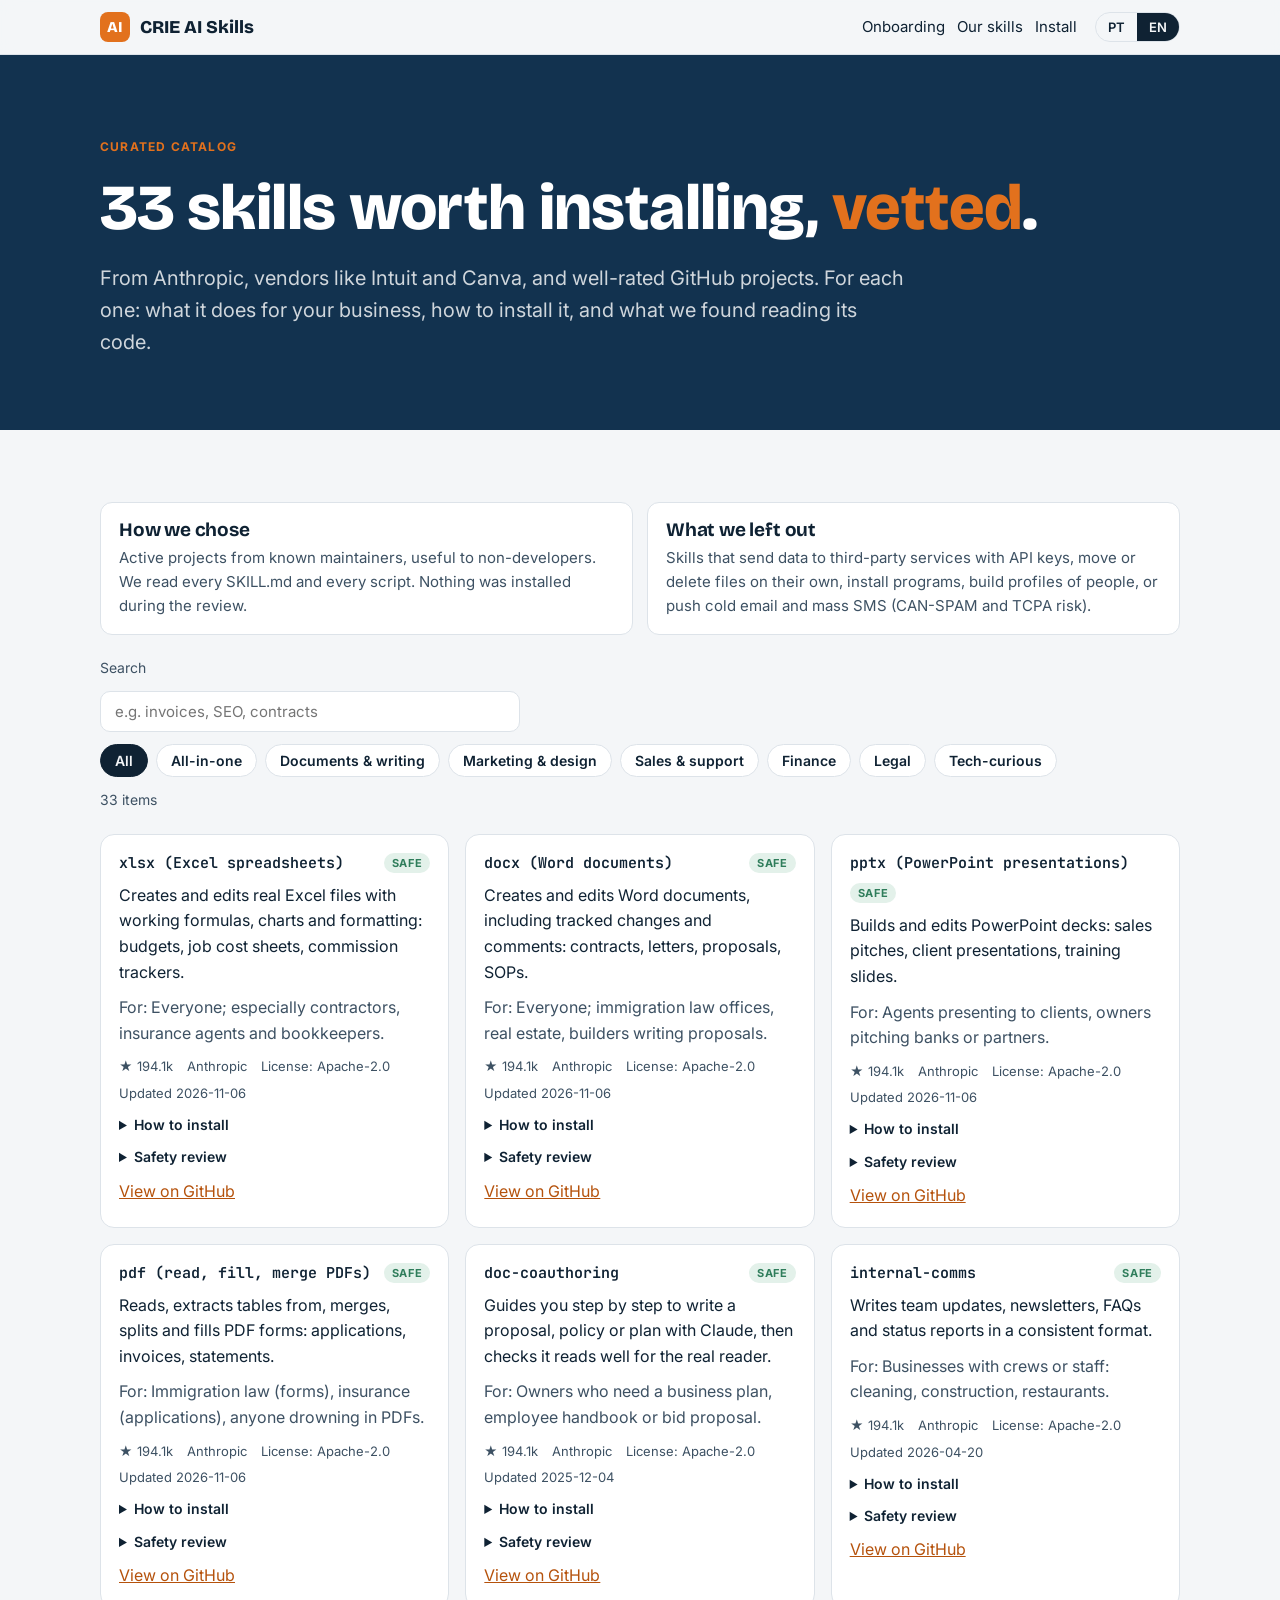
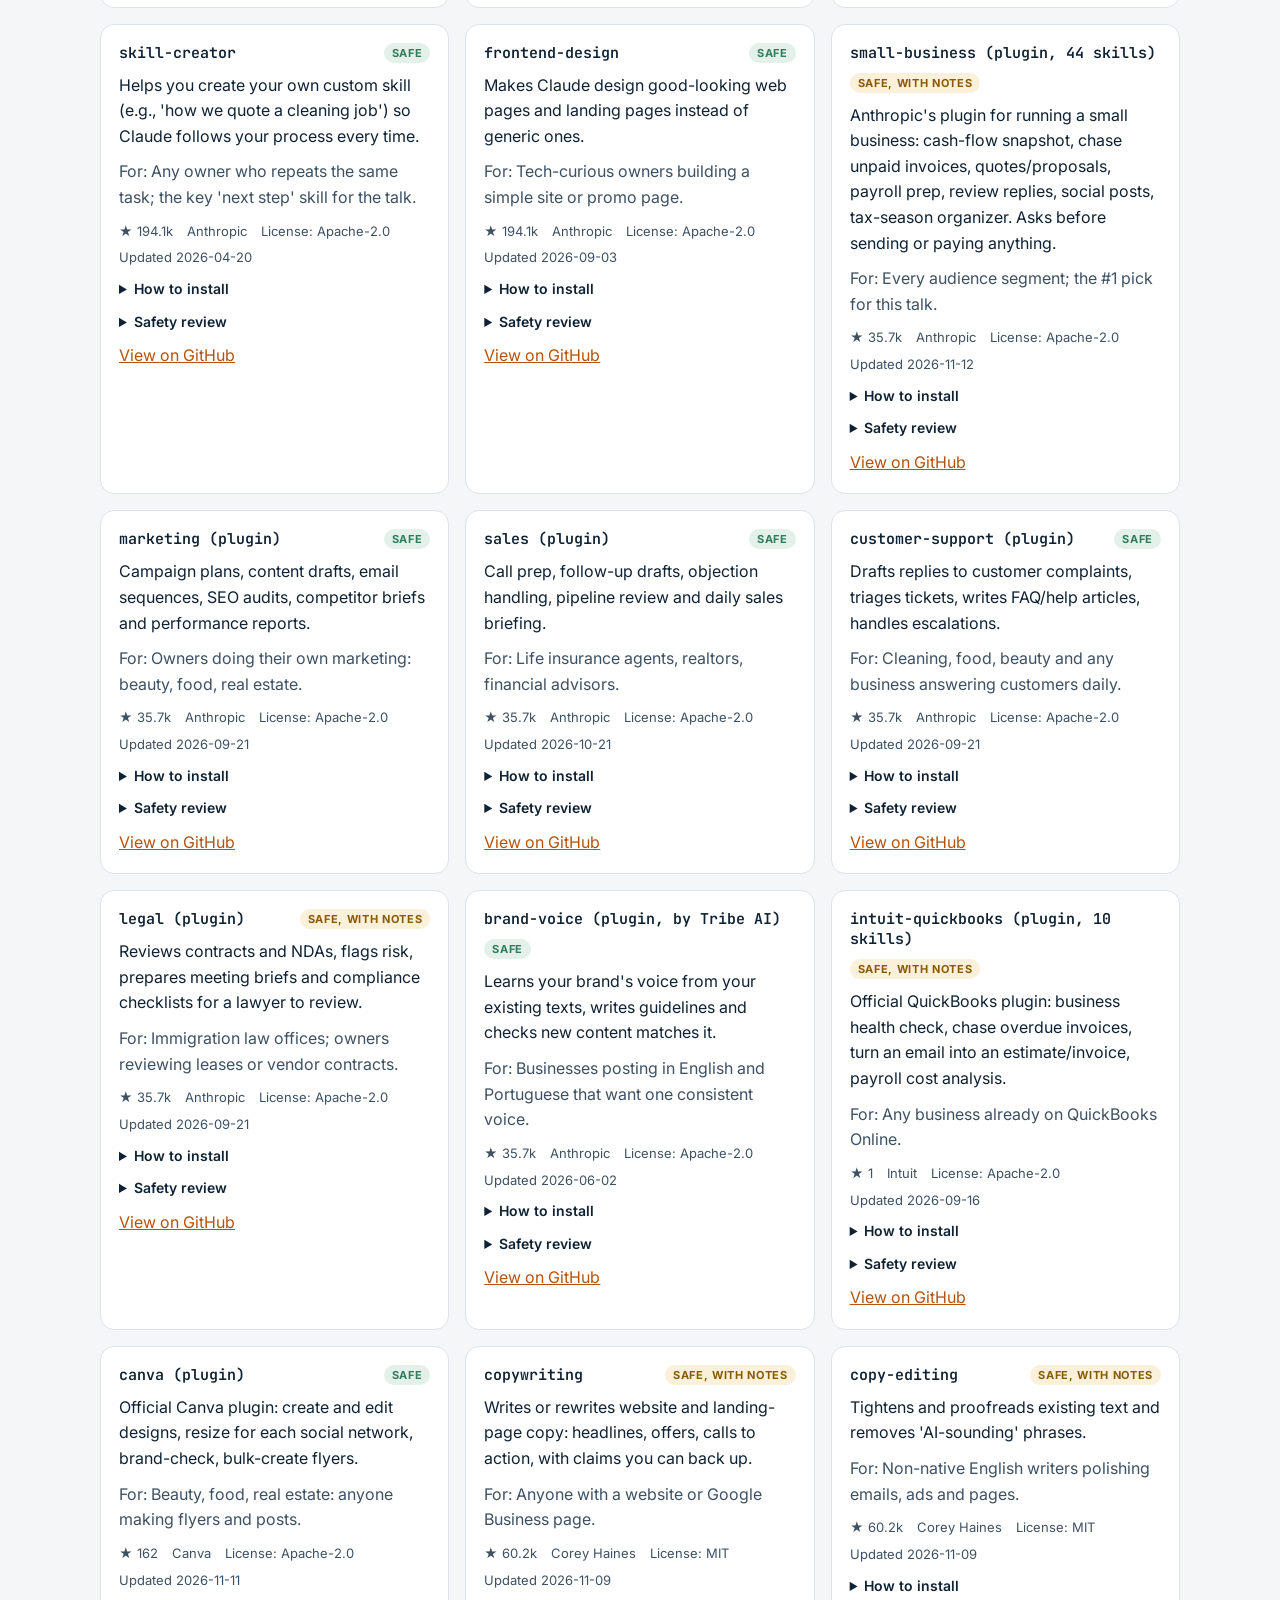
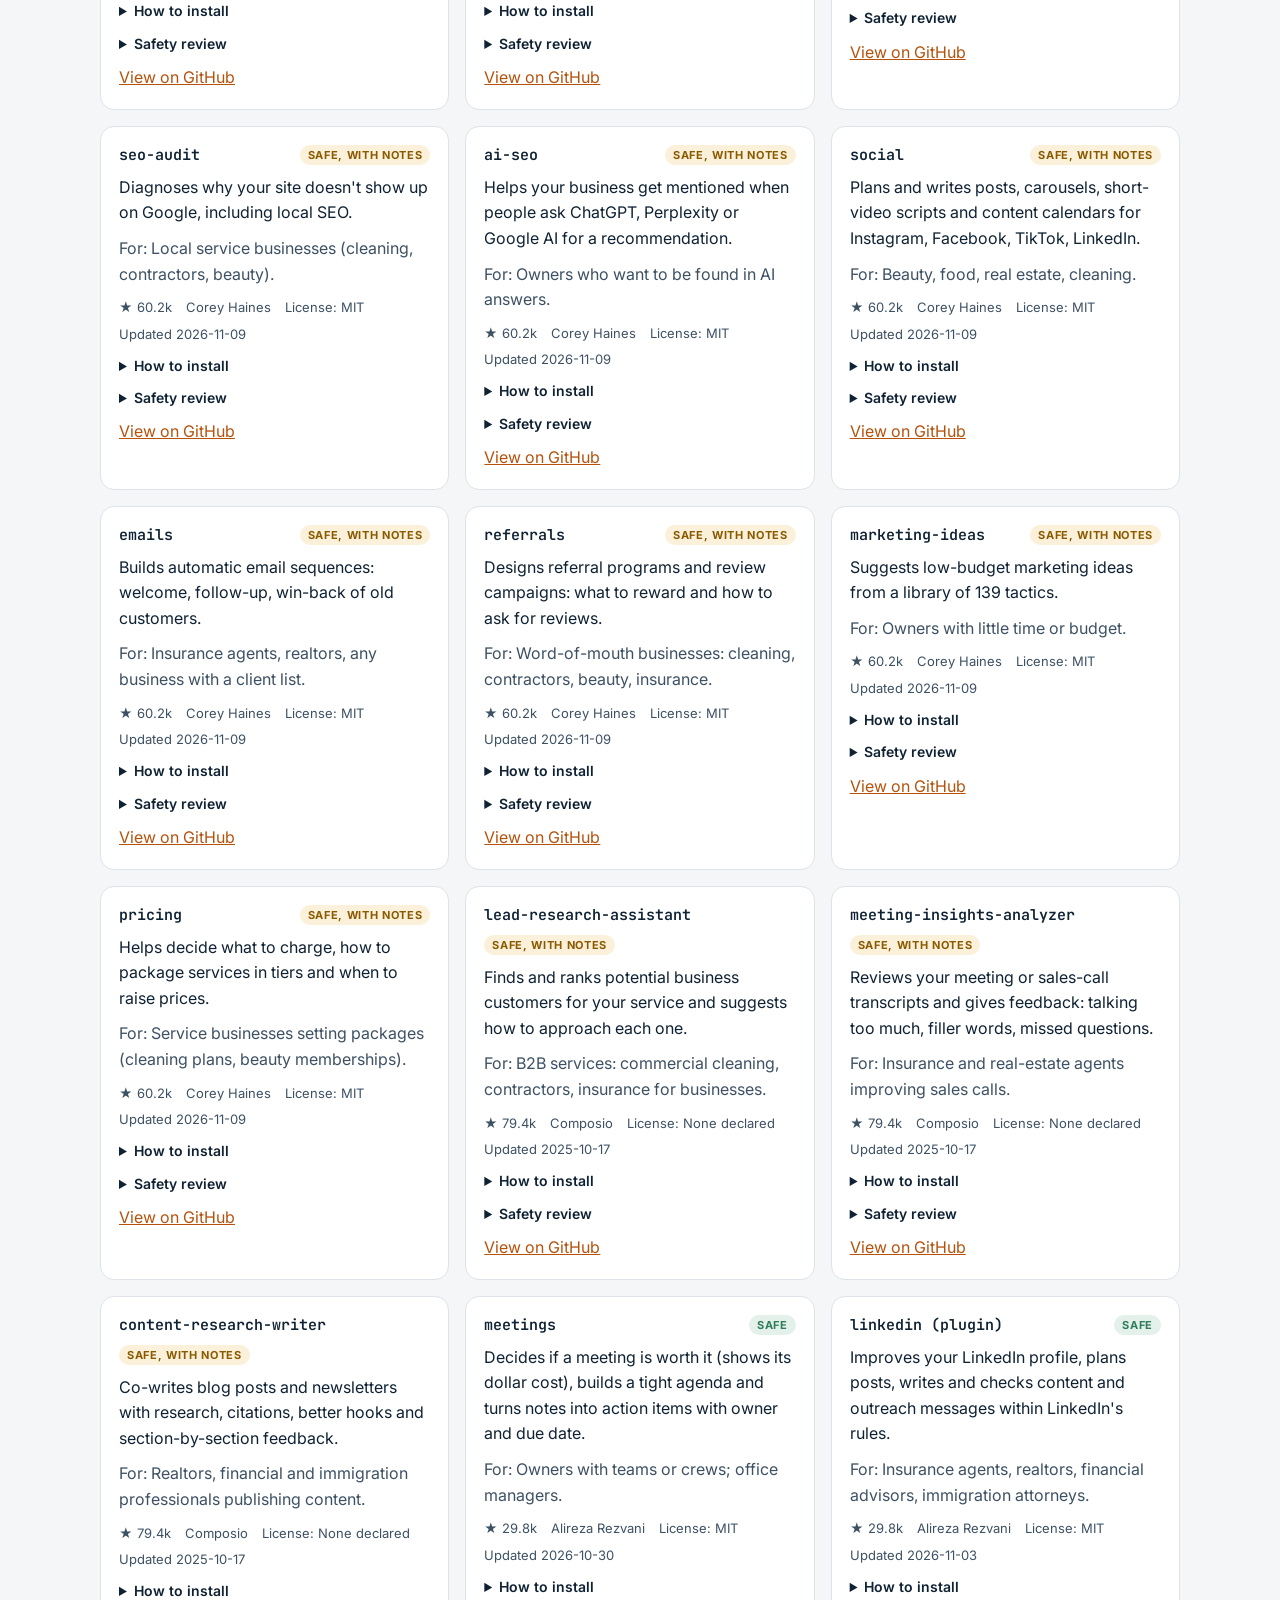
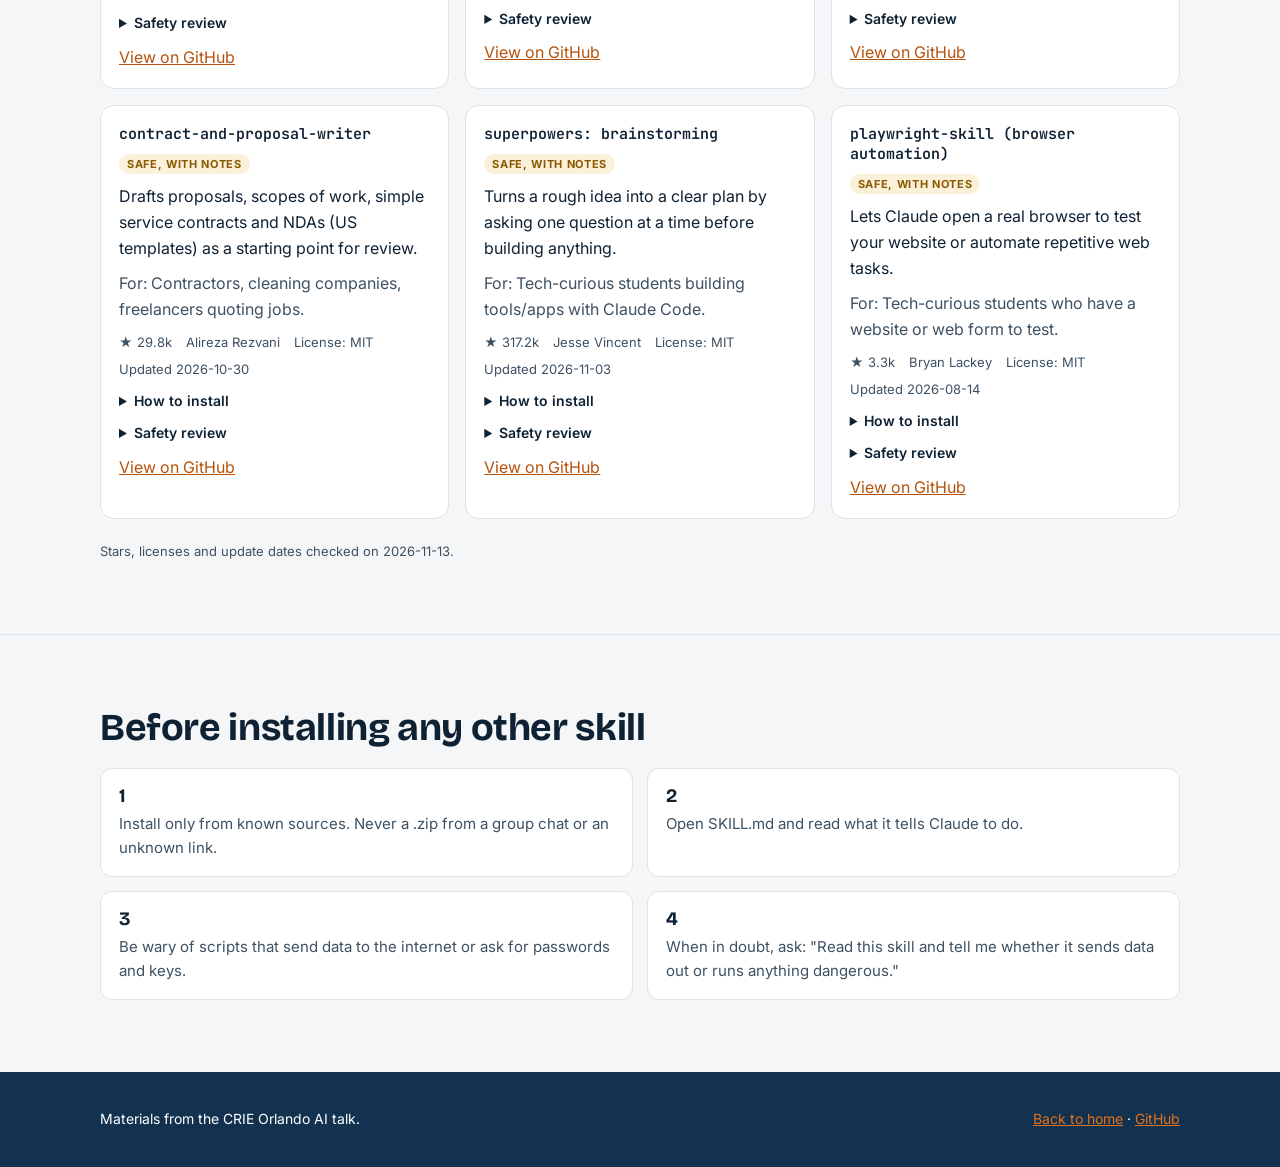
==== docs/catalogo.html @ 51f18481 "Add CRIE AI Skills: 7 bilingual Claude skills, website and catalog - plugins/crie-skills: onboarding" ====
<!doctype html>
<html lang="pt-BR" data-lang="pt">
<head>
<meta charset="utf-8">
<meta name="viewport" content="width=device-width, initial-scale=1, viewport-fit=cover">
<title>Catálogo de Skills · CRIE AI Skills</title>
<meta name="description" content="33 skills e plugins do Claude verificados para pequenas empresas: o que fazem, como instalar e a revisão de segurança. 33 vetted Claude skills and plugins for small businesses.">
<link rel="preconnect" href="https://fonts.googleapis.com">
<link rel="stylesheet" href="https://fonts.googleapis.com/css2?family=Bricolage+Grotesque:wght@600;700;800&family=Inter:wght@400;500;600;700&family=JetBrains+Mono:wght@400;600&display=swap">
<link rel="stylesheet" href="assets/site.css">
<script src="assets/catalogo-data.js"></script>
<script src="assets/site.js" defer></script>
</head>
<body>

<header class="top">
  <div class="wrap">
    <a class="brand" href="./"><span class="mark" aria-hidden="true">AI</span>CRIE AI Skills</a>
    <nav class="nav" aria-label="Principal">
      <span class="links">
        <a href="./#onboarding">Onboarding</a>&nbsp;&nbsp;
        <a href="./#skills"><span lang="pt">Nossas skills</span><span lang="en">Our skills</span></a>&nbsp;&nbsp;
        <a href="./#instalar"><span lang="pt">Instalar</span><span lang="en">Install</span></a>
      </span>
      <span class="langbar" role="group" aria-label="Idioma / Language">
        <button type="button" data-lang="pt" aria-pressed="true">PT</button>
        <button type="button" data-lang="en" aria-pressed="false">EN</button>
      </span>
    </nav>
  </div>
</header>

<section class="hero">
  <div class="wrap" style="grid-template-columns: minmax(0, 1fr)">
    <div class="stack">
      <span class="eyebrow" style="color: var(--citrus)"><span lang="pt">Catálogo curado</span><span lang="en">Curated catalog</span></span>
      <h1><span lang="pt">33 skills que valem a pena, <span class="hl">verificadas</span>.</span><span lang="en">33 skills worth installing, <span class="hl">vetted</span>.</span></h1>
      <p class="lede"><span lang="pt">Da Anthropic, de fabricantes como Intuit e Canva e de projetos bem avaliados no GitHub. Para cada uma: o que faz para o seu negócio, como instalar e o que encontramos ao ler o código.</span><span lang="en">From Anthropic, vendors like Intuit and Canva, and well-rated GitHub projects. For each one: what it does for your business, how to install it, and what we found reading its code.</span></p>
    </div>
  </div>
</section>

<section class="band">
  <div class="wrap stack" style="gap: 22px">
    <div class="rules">
      <div class="rule"><h3><span lang="pt">Como escolhemos</span><span lang="en">How we chose</span></h3><p><span lang="pt">Projetos ativos, de mantenedores conhecidos e úteis para quem não programa. Lemos cada SKILL.md e cada script. Nada foi instalado durante a revisão.</span><span lang="en">Active projects from known maintainers, useful to non-developers. We read every SKILL.md and every script. Nothing was installed during the review.</span></p></div>
      <div class="rule"><h3><span lang="pt">O que deixamos de fora</span><span lang="en">What we left out</span></h3><p><span lang="pt">Skills que enviam dados para serviços de terceiros com chave de API, apagam ou movem arquivos sozinhas, instalam programas, montam perfis de pessoas ou empurram e-mail frio e SMS em massa (riscos de CAN-SPAM e TCPA).</span><span lang="en">Skills that send data to third-party services with API keys, move or delete files on their own, install programs, build profiles of people, or push cold email and mass SMS (CAN-SPAM and TCPA risk).</span></p></div>
    </div>

    <div class="stack" style="gap: 12px">
      <label for="busca" class="muted" style="font-size: 14px"><span lang="pt">Buscar</span><span lang="en">Search</span></label>
      <input id="busca" class="search" type="search" autocomplete="off">
      <div class="filters" id="filtros" role="group"></div>
      <p class="muted" id="contagem" aria-live="polite" style="font-size: 14px"></p>
    </div>
    <div id="lista" class="cards"></div>
    <p class="muted" style="font-size: 13px" id="verificado"></p>
  </div>
</section>

<section class="band">
  <div class="wrap stack">
    <h2><span lang="pt">Antes de instalar qualquer outra skill</span><span lang="en">Before installing any other skill</span></h2>
    <div class="rules">
      <div class="rule"><h3>1</h3><p><span lang="pt">Instale só de fonte conhecida. Nunca um .zip recebido em grupo de WhatsApp ou de link desconhecido.</span><span lang="en">Install only from known sources. Never a .zip from a group chat or an unknown link.</span></p></div>
      <div class="rule"><h3>2</h3><p><span lang="pt">Abra o SKILL.md e leia o que ele manda o Claude fazer.</span><span lang="en">Open SKILL.md and read what it tells Claude to do.</span></p></div>
      <div class="rule"><h3>3</h3><p><span lang="pt">Desconfie de scripts que enviam dados para a internet ou pedem senhas e chaves.</span><span lang="en">Be wary of scripts that send data to the internet or ask for passwords and keys.</span></p></div>
      <div class="rule"><h3>4</h3><p><span lang="pt">Na dúvida, peça: "Leia esta skill e me diga se ela envia dados para fora ou executa algo perigoso."</span><span lang="en">When in doubt, ask: "Read this skill and tell me whether it sends data out or runs anything dangerous."</span></p></div>
    </div>
  </div>
</section>

<footer>
  <div class="wrap">
    <span><span lang="pt">Material da palestra de IA do CRIE Orlando.</span><span lang="en">Materials from the CRIE Orlando AI talk.</span></span>
    <span><a href="./"><span lang="pt">Voltar ao início</span><span lang="en">Back to home</span></a> · <a href="https://github.com/ciceroaferreira/CRIE-AI-SKILLS">GitHub</a></span>
  </div>
</footer>

<script>
(function () {
  var CATS = [
    ["todas", "Todas", "All"], ["tudo", "Tudo em um", "All-in-one"], ["docs", "Documentos e escrita", "Documents & writing"],
    ["marketing", "Marketing e design", "Marketing & design"], ["vendas", "Vendas e atendimento", "Sales & support"],
    ["financas", "Finanças", "Finance"], ["juridico", "Jurídico", "Legal"], ["tech", "Para curiosos de tecnologia", "Tech-curious"]
  ];
  var filtro = "todas", termo = "";
  function L() { return window.crieLang ? crieLang() : "pt"; }
  function el(t, c, x) { var e = document.createElement(t); if (c) e.className = c; if (x != null) e.textContent = x; return e; }
  function fmtStars(n) { return n >= 1000 ? (Math.round(n / 100) / 10).toString().replace(".", L() === "en" ? "." : ",") + "k" : String(n); }
  function filtros() {
    var box = document.getElementById("filtros"); box.textContent = "";
    box.setAttribute("aria-label", L() === "en" ? "Filter by area" : "Filtrar por área");
    CATS.forEach(function (c) {
      var b = el("button", null, L() === "en" ? c[2] : c[1]); b.type = "button"; b.setAttribute("aria-pressed", String(c[0] === filtro));
      b.addEventListener("click", function () { filtro = c[0]; filtros(); render(); }); box.append(b);
    });
    document.getElementById("busca").placeholder = L() === "en" ? "e.g. invoices, SEO, contracts" : "ex.: faturas, SEO, contratos";
  }
  function render() {
    var en = L() === "en", box = document.getElementById("lista"); box.textContent = "";
    var itens = (window.CATALOGO ? CATALOGO.items : []).filter(function (s) {
      if (filtro !== "todas" && s.cat !== filtro) return false;
      if (!termo) return true;
      var hay = [s.name, s.desc_en, s.desc_pt, s.for_whom_en, s.for_whom_pt, s.maintainer].join(" ").toLowerCase();
      return hay.indexOf(termo) !== -1;
    });
    itens.forEach(function (s) {
      var c = el("article", "cat-card"), head = el("div", "head");
      head.append(el("span", "name", s.name));
      var r = (s.safety && s.safety.rating) || "";
      var badge = el("span", "badge" + (r === "safe" ? "" : " warn"), r === "safe" ? (en ? "Safe" : "Segura") : (en ? "Safe, with notes" : "Segura, com observações"));
      head.append(badge); c.append(head);
      c.append(el("p", null, en ? s.desc_en : s.desc_pt));
      c.append(el("p", "muted", (en ? "For: " : "Para: ") + (en ? s.for_whom_en : s.for_whom_pt)));
      var meta = el("div", "meta");
      meta.append(el("span", null, "★ " + fmtStars(s.stars || 0)));
      meta.append(el("span", null, (s.official ? "Anthropic" : (s.maintainer || "").split(" (")[0])));
      if (s.license) meta.append(el("span", null, (en ? "License: " : "Licença: ") + s.license.split(" (")[0]));
      if (s.last_commit) meta.append(el("span", null, (en ? "Updated " : "Atualizada em ") + s.last_commit));
      c.append(meta);
      var det = el("details"), sum = el("summary", null, en ? "How to install" : "Como instalar"); det.append(sum);
      var ai = s.install_claude_ai || {};
      det.append(el("p", null, (en ? "Claude app: " : "App do Claude: ") + (ai.supported ? (en ? "yes, upload the folder as .zip. " : "sim, envie a pasta como .zip. ") : (en ? "not as a single zip. " : "não como .zip avulso. ")) + (ai.notes || "")));
      (s.install_claude_code || []).forEach(function (cmd) {
        if (/^\//.test(cmd)) { var w = el("div", "cmd"); w.append(el("span", "t", cmd)); var b = el("button", "copy", en ? "Copy" : "Copiar"); b.type = "button"; w.append(b); det.append(w); }
        else det.append(el("p", "muted", cmd));
      });
      if (s.requires) det.append(el("p", "muted", (en ? "Requires: " : "Requer: ") + s.requires));
      c.append(det);
      var sd = el("details"); sd.append(el("summary", null, en ? "Safety review" : "Revisão de segurança (em inglês)"));
      sd.append(el("p", "muted", (s.safety && s.safety.notes) || ""));
      c.append(sd);
      var a = el("a", null, en ? "View on GitHub" : "Ver no GitHub"); a.href = s.url; a.rel = "noopener"; a.target = "_blank"; c.append(a);
      box.append(c);
    });
    document.getElementById("contagem").textContent = itens.length + (en ? (itens.length === 1 ? " item" : " items") : (itens.length === 1 ? " item" : " itens"));
    if (window.CATALOGO) document.getElementById("verificado").textContent = (en ? "Stars, licenses and update dates checked on " : "Estrelas, licenças e datas conferidas em ") + CATALOGO.verified_on + ".";
  }
  document.addEventListener("DOMContentLoaded", function () {
    document.getElementById("busca").addEventListener("input", function (e) { termo = e.target.value.trim().toLowerCase(); render(); });
    filtros(); render();
  });
  document.addEventListener("langchange", function () { filtros(); render(); });
})();
</script>
</body>
</html>
---- docs/assets/site.css ----
/* CRIE AI Skills — shared styles
   Layout: one reading column of 1120px with full-bleed bands; hero → steps → cards → install → safety.
   Language: every text exists twice (lang="pt" / lang="en"); html[data-lang] hides the other one. */
:root {
  --ink: #0f2233;
  --ink-soft: #3d5163;
  --paper: #f4f6f8;
  --card: #ffffff;
  --line: #dde3e9;
  --navy: #12324f;
  --navy-ink: #ffffff;
  --citrus: #e2711d;
  --citrus-ink: #ffffff;
  --citrus-text: #b5520c;
  --leaf: #2f7d5b;
  --leaf-soft: #e3f1ea;
  --warn: #8a5a00;
  --warn-soft: #fbf0d9;
  --code-bg: #eef2f5;
  --font-display: "Bricolage Grotesque", "Avenir Next", "Segoe UI", sans-serif;
  --font-body: "Inter", -apple-system, "Segoe UI", Roboto, sans-serif;
  --font-mono: "JetBrains Mono", ui-monospace, Menlo, Consolas, monospace;
  color-scheme: light;
}
@media (prefers-color-scheme: dark) {
  :root:not([data-theme="light"]) {
    --ink: #e8eef3; --ink-soft: #a8b6c3; --paper: #0d1720; --card: #14212d; --line: #253545;
    --navy: #0a1b2a; --navy-ink: #e8eef3; --citrus: #f08a3c; --citrus-ink: #1a0d02; --citrus-text: #f6a463;
    --leaf: #6cc79c; --leaf-soft: #17352a; --warn: #f0c46a; --warn-soft: #3a2f17; --code-bg: #0f1b26;
    color-scheme: dark;
  }
}
:root[data-theme="dark"] {
  --ink: #e8eef3; --ink-soft: #a8b6c3; --paper: #0d1720; --card: #14212d; --line: #253545;
  --navy: #0a1b2a; --navy-ink: #e8eef3; --citrus: #f08a3c; --citrus-ink: #1a0d02; --citrus-text: #f6a463;
  --leaf: #6cc79c; --leaf-soft: #17352a; --warn: #f0c46a; --warn-soft: #3a2f17; --code-bg: #0f1b26;
  color-scheme: dark;
}

* { box-sizing: border-box; }
html[data-lang="pt"] [lang="en"]:not(html), html[data-lang="en"] [lang="pt"]:not(html) { display: none !important; }
body { margin: 0; background: var(--paper); color: var(--ink); font: 16px/1.6 var(--font-body); }
a { color: var(--citrus-text); }
img { max-width: 100%; }
h1, h2, h3 { font-family: var(--font-display); line-height: 1.12; margin: 0; text-wrap: balance; letter-spacing: -0.01em; }
h1 { font-size: clamp(36px, 6vw, 64px); font-weight: 800; }
h2 { font-size: clamp(26px, 3.4vw, 38px); font-weight: 700; }
h3 { font-size: 19px; font-weight: 700; }
p { margin: 0; }
code, pre { font-family: var(--font-mono); font-size: 0.88em; }
code { background: var(--code-bg); border: 1px solid var(--line); border-radius: 5px; padding: 1px 6px; overflow-wrap: anywhere; }
:focus-visible { outline: 3px solid var(--citrus); outline-offset: 2px; }

.wrap { max-width: 1120px; margin: 0 auto; padding-left: max(20px, env(safe-area-inset-left, 0px)); padding-right: max(20px, env(safe-area-inset-right, 0px)); }
.band { padding-block: 72px; }
.band + .band { border-top: 1px solid var(--line); }
.stack { display: flex; flex-direction: column; gap: 18px; }
.eyebrow { font: 700 12px var(--font-body); text-transform: uppercase; letter-spacing: 0.1em; color: var(--citrus-text); }
.lede { font-size: clamp(17px, 2vw, 20px); color: var(--ink-soft); max-width: 62ch; }
.muted { color: var(--ink-soft); }

/* top bar */
.top { position: sticky; top: 0; z-index: 10; background: color-mix(in srgb, var(--paper) 92%, transparent); backdrop-filter: blur(8px); border-bottom: 1px solid var(--line); }
.top .wrap { display: flex; align-items: center; justify-content: space-between; gap: 16px; padding-block: 12px; flex-wrap: wrap; }
.brand { display: flex; align-items: center; gap: 10px; font: 800 18px var(--font-display); color: var(--ink); text-decoration: none; }
.brand .mark { width: 30px; height: 30px; border-radius: 8px; background: var(--citrus); display: grid; place-items: center; color: var(--citrus-ink); font-size: 15px; }
.nav { display: flex; align-items: center; gap: 18px; flex-wrap: wrap; font-size: 15px; }
.nav a { color: var(--ink); text-decoration: none; }
.nav a:hover { color: var(--citrus-text); }
.langbar { display: inline-flex; border: 1px solid var(--line); border-radius: 999px; overflow: hidden; }
.langbar button { font: 600 13px var(--font-body); background: transparent; color: var(--ink); border: 0; padding: 6px 12px; cursor: pointer; }
.langbar button[aria-pressed="true"] { background: var(--ink); color: var(--paper); }

/* hero */
.hero { background: var(--navy); color: var(--navy-ink); }
.hero .wrap { padding-block: 84px 72px; display: grid; grid-template-columns: minmax(0, 1.3fr) minmax(0, 1fr); gap: 48px; align-items: center; }
.hero .lede { color: color-mix(in srgb, var(--navy-ink) 80%, transparent); }
.hero h1 .hl { color: var(--citrus); }
.cta { display: flex; flex-wrap: wrap; gap: 12px; }
.btn { display: inline-flex; align-items: center; gap: 8px; font: 700 15px var(--font-body); padding: 12px 18px; border-radius: 10px; text-decoration: none; border: 2px solid transparent; }
.btn-primary { background: var(--citrus); color: var(--citrus-ink); }
.btn-ghost { border-color: color-mix(in srgb, var(--navy-ink) 40%, transparent); color: var(--navy-ink); }
.chat { background: color-mix(in srgb, var(--navy-ink) 7%, transparent); border: 1px solid color-mix(in srgb, var(--navy-ink) 18%, transparent); border-radius: 16px; padding: 18px; display: flex; flex-direction: column; gap: 10px; font-size: 14.5px; }
.bubble { padding: 10px 14px; border-radius: 14px; max-width: 92%; }
.bubble.user { align-self: flex-end; background: var(--citrus); color: var(--citrus-ink); border-bottom-right-radius: 4px; }
.bubble.bot { align-self: flex-start; background: color-mix(in srgb, var(--navy-ink) 12%, transparent); border-bottom-left-radius: 4px; }
.chat .who { font-size: 11px; text-transform: uppercase; letter-spacing: 0.08em; opacity: 0.7; }

/* what is a skill */
.trio { display: grid; grid-template-columns: repeat(3, minmax(0, 1fr)); gap: 20px; }
.trio > div { border-top: 3px solid var(--citrus); padding-top: 14px; display: flex; flex-direction: column; gap: 8px; }
.trio p { color: var(--ink-soft); }

/* steps */
.steps { list-style: none; padding: 0; margin: 0; counter-reset: s; display: grid; grid-template-columns: repeat(3, minmax(0, 1fr)); gap: 16px; }
.steps li { counter-increment: s; background: var(--card); border: 1px solid var(--line); border-radius: 14px; padding: 20px; display: flex; flex-direction: column; gap: 8px; }
.steps li::before { content: counter(s); font: 800 30px var(--font-display); color: var(--citrus-text); line-height: 1; }
.steps li p { color: var(--ink-soft); font-size: 15px; }
.steps .say { font-style: italic; color: var(--ink); border-left: 3px solid var(--citrus); padding-left: 10px; }
.split { display: grid; grid-template-columns: minmax(0, 1fr) minmax(0, 1fr); gap: 28px; align-items: start; }
.tree { background: var(--navy); color: var(--navy-ink); border-radius: 14px; padding: 20px; overflow-x: auto; font-size: 13.5px; line-height: 1.55; margin: 0; }
.tree .c { color: var(--citrus); }
.levels { display: grid; gap: 10px; }
.level { background: var(--card); border: 1px solid var(--line); border-radius: 12px; padding: 14px 16px; display: grid; grid-template-columns: 110px minmax(0, 1fr); gap: 12px; align-items: baseline; }
.level b { font-family: var(--font-mono); font-size: 13px; color: var(--leaf); }
.level.reg { border-color: var(--leaf); background: var(--leaf-soft); }
.chips { display: flex; flex-wrap: wrap; gap: 8px; }
.chip { background: var(--card); border: 1px solid var(--line); border-radius: 999px; padding: 6px 12px; font-size: 14px; }

/* skill cards */
.cards { display: grid; grid-template-columns: repeat(3, minmax(0, 1fr)); gap: 16px; }
.card { background: var(--card); border: 1px solid var(--line); border-radius: 14px; padding: 20px; display: flex; flex-direction: column; gap: 10px; min-width: 0; }
.card .name { font: 600 14px var(--font-mono); color: var(--citrus-text); overflow-wrap: anywhere; }
.card p { font-size: 15px; color: var(--ink-soft); }
.card .ex { font-size: 14px; font-style: italic; color: var(--ink); background: var(--code-bg); border-radius: 8px; padding: 8px 10px; }
.card .dl { margin-top: auto; font-weight: 600; font-size: 14px; }

/* install */
.install { display: grid; grid-template-columns: repeat(2, minmax(0, 1fr)); gap: 16px; }
.panel { background: var(--card); border: 1px solid var(--line); border-radius: 14px; padding: 22px; display: flex; flex-direction: column; gap: 12px; }
.panel ol { margin: 0; padding-left: 20px; display: flex; flex-direction: column; gap: 8px; }
.cmd { position: relative; background: var(--code-bg); border: 1px solid var(--line); border-radius: 10px; padding: 12px 70px 12px 14px; overflow-x: auto; white-space: pre; font-family: var(--font-mono); font-size: 13px; }
.copy { position: absolute; top: 8px; right: 8px; font: 600 12px var(--font-body); background: var(--card); color: var(--ink); border: 1px solid var(--line); border-radius: 6px; padding: 4px 8px; cursor: pointer; }
.badge { display: inline-block; font: 700 11px var(--font-body); text-transform: uppercase; letter-spacing: 0.06em; padding: 3px 8px; border-radius: 999px; background: var(--leaf-soft); color: var(--leaf); align-self: flex-start; }
.badge.warn { background: var(--warn-soft); color: var(--warn); }

/* safety */
.rules { display: grid; grid-template-columns: repeat(2, minmax(0, 1fr)); gap: 14px; }
.rule { background: var(--card); border: 1px solid var(--line); border-radius: 12px; padding: 16px 18px; display: flex; flex-direction: column; gap: 6px; }
.rule p { color: var(--ink-soft); font-size: 15px; }
.callout { background: var(--warn-soft); border-radius: 12px; padding: 16px 18px; color: var(--ink); }

footer { background: var(--navy); color: var(--navy-ink); }
footer .wrap { padding-block: 36px; display: flex; flex-wrap: wrap; gap: 12px 28px; justify-content: space-between; font-size: 14px; }
footer a { color: var(--citrus); }

/* catalog */
.filters { display: flex; flex-wrap: wrap; gap: 8px; }
.filters button { font: 600 14px var(--font-body); background: var(--card); color: var(--ink); border: 1px solid var(--line); border-radius: 999px; padding: 7px 14px; cursor: pointer; }
.filters button[aria-pressed="true"] { background: var(--ink); color: var(--paper); border-color: var(--ink); }
.search { font: 15px var(--font-body); padding: 10px 14px; border-radius: 10px; border: 1px solid var(--line); background: var(--card); color: var(--ink); width: 100%; max-width: 420px; }
.cat-group { display: flex; flex-direction: column; gap: 14px; }
.cat-card { background: var(--card); border: 1px solid var(--line); border-radius: 14px; padding: 18px; display: flex; flex-direction: column; gap: 10px; min-width: 0; }
.cat-card .head { display: flex; justify-content: space-between; gap: 10px; align-items: flex-start; flex-wrap: wrap; }
.cat-card .name { font: 600 15px var(--font-mono); overflow-wrap: anywhere; }
.cat-card .meta { display: flex; flex-wrap: wrap; gap: 6px 14px; font-size: 13px; color: var(--ink-soft); }
.cat-card details summary { cursor: pointer; font-weight: 600; font-size: 14px; }
.cat-card details[open] summary { margin-bottom: 8px; }

@media (max-width: 960px) {
  .hero .wrap, .split { grid-template-columns: minmax(0, 1fr); }
  .steps, .cards { grid-template-columns: repeat(2, minmax(0, 1fr)); }
}
@media (max-width: 640px) {
  .band { padding-block: 52px; }
  .trio, .steps, .cards, .install, .rules { grid-template-columns: minmax(0, 1fr); }
  .level { grid-template-columns: minmax(0, 1fr); gap: 4px; }
  .nav .links { display: none; }
}
@media (prefers-reduced-motion: reduce) { * { scroll-behavior: auto !important; } }
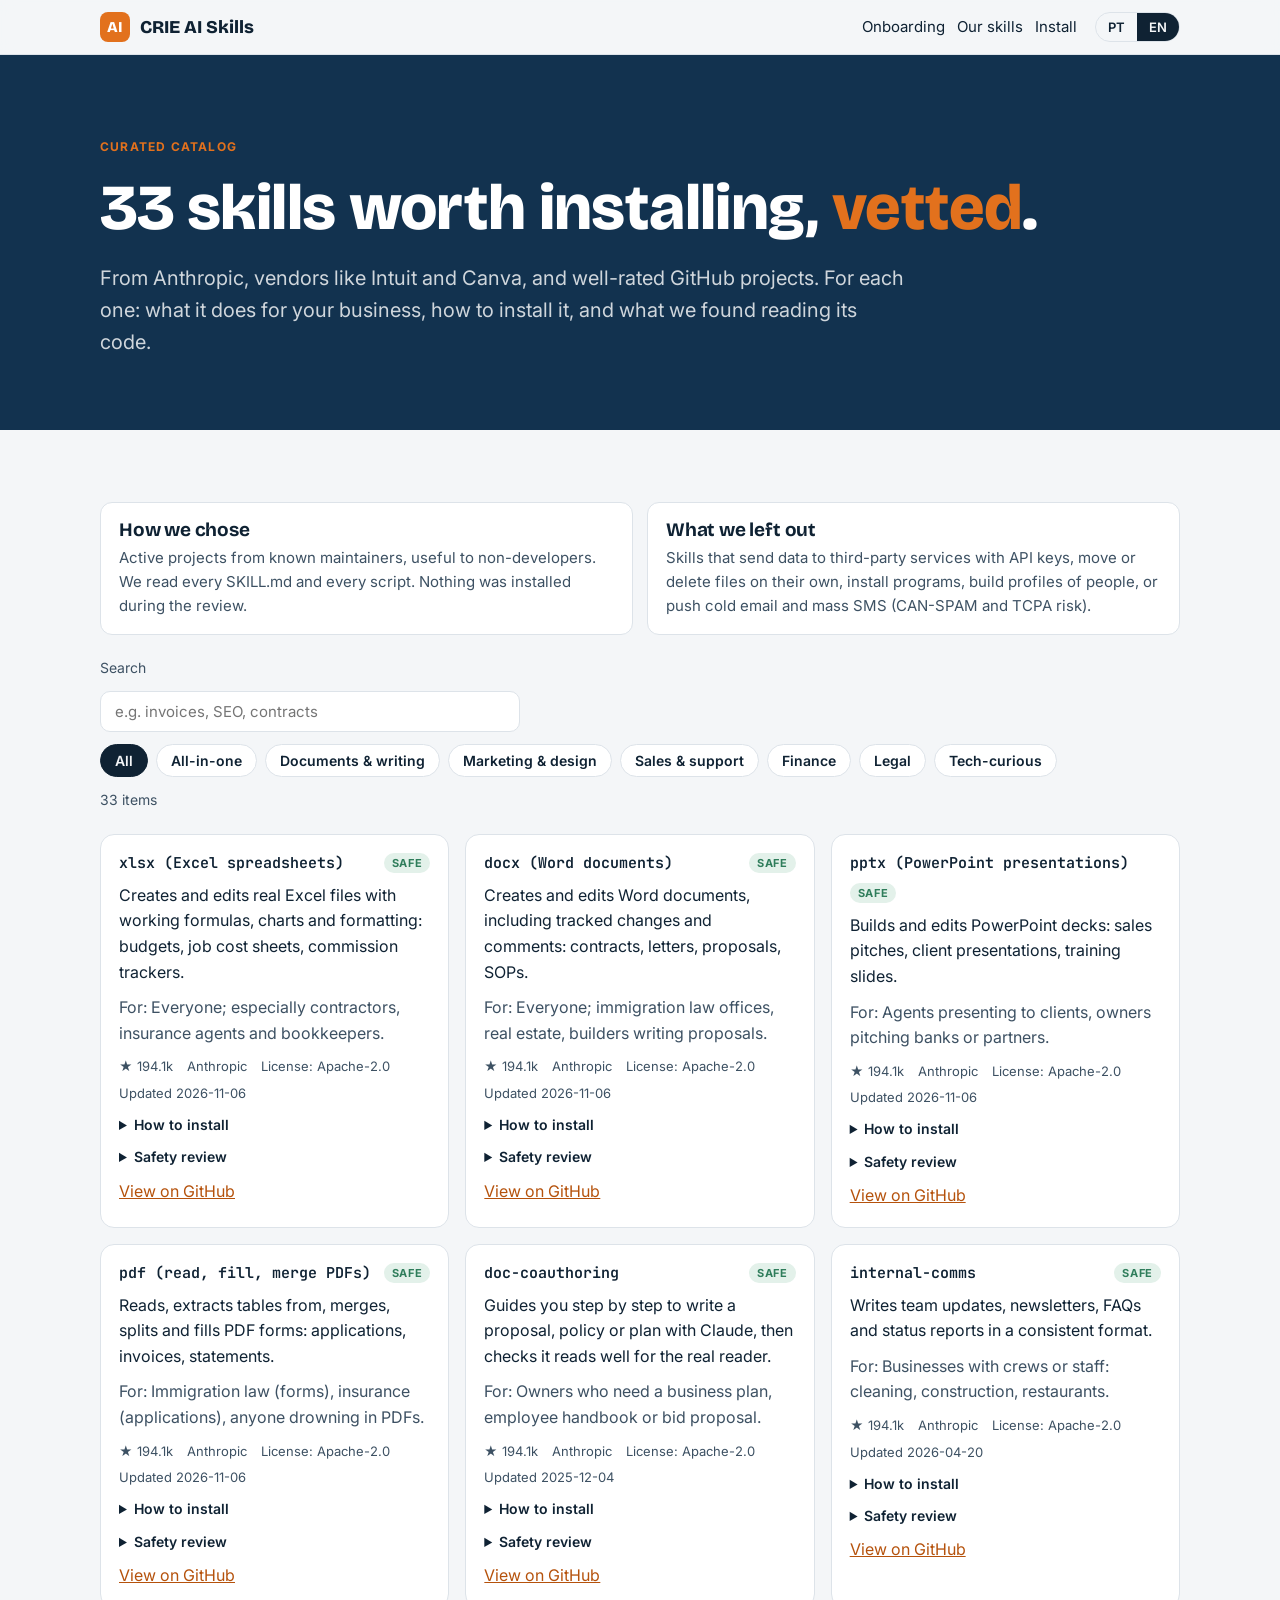
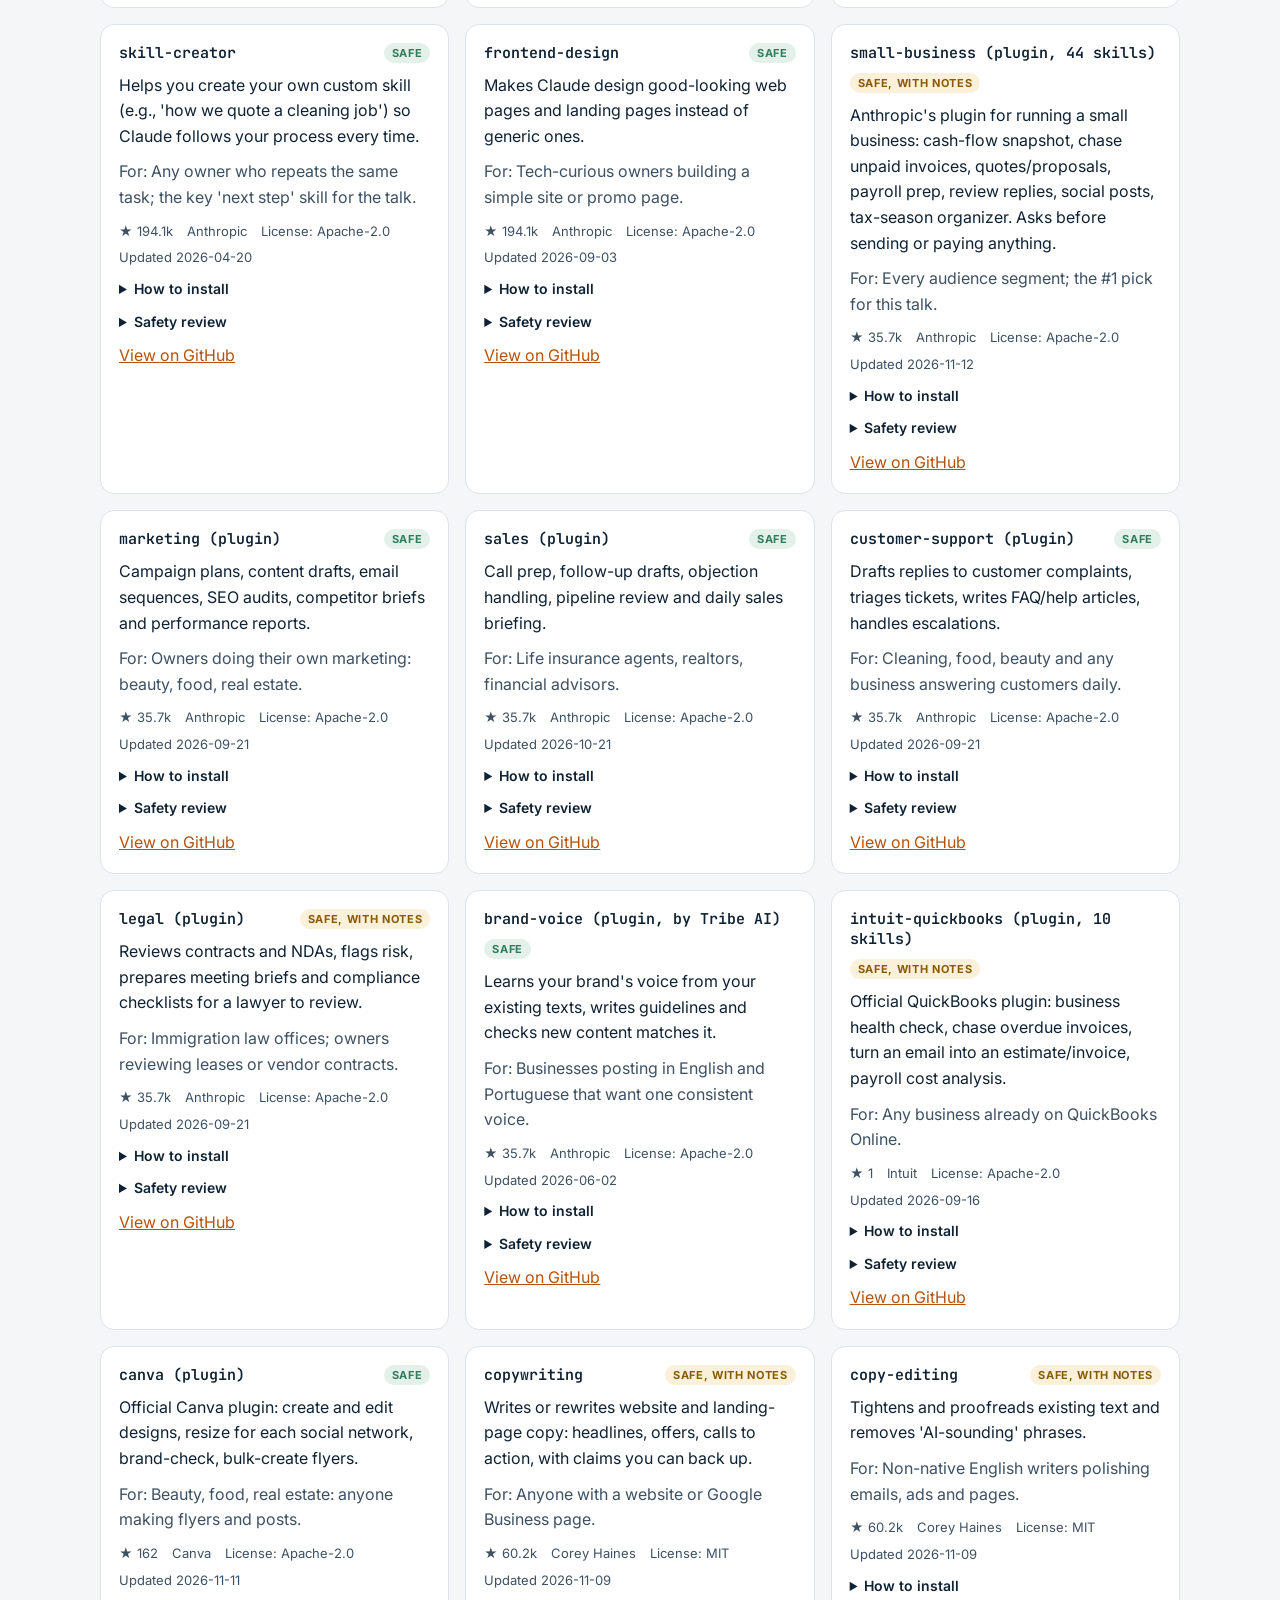
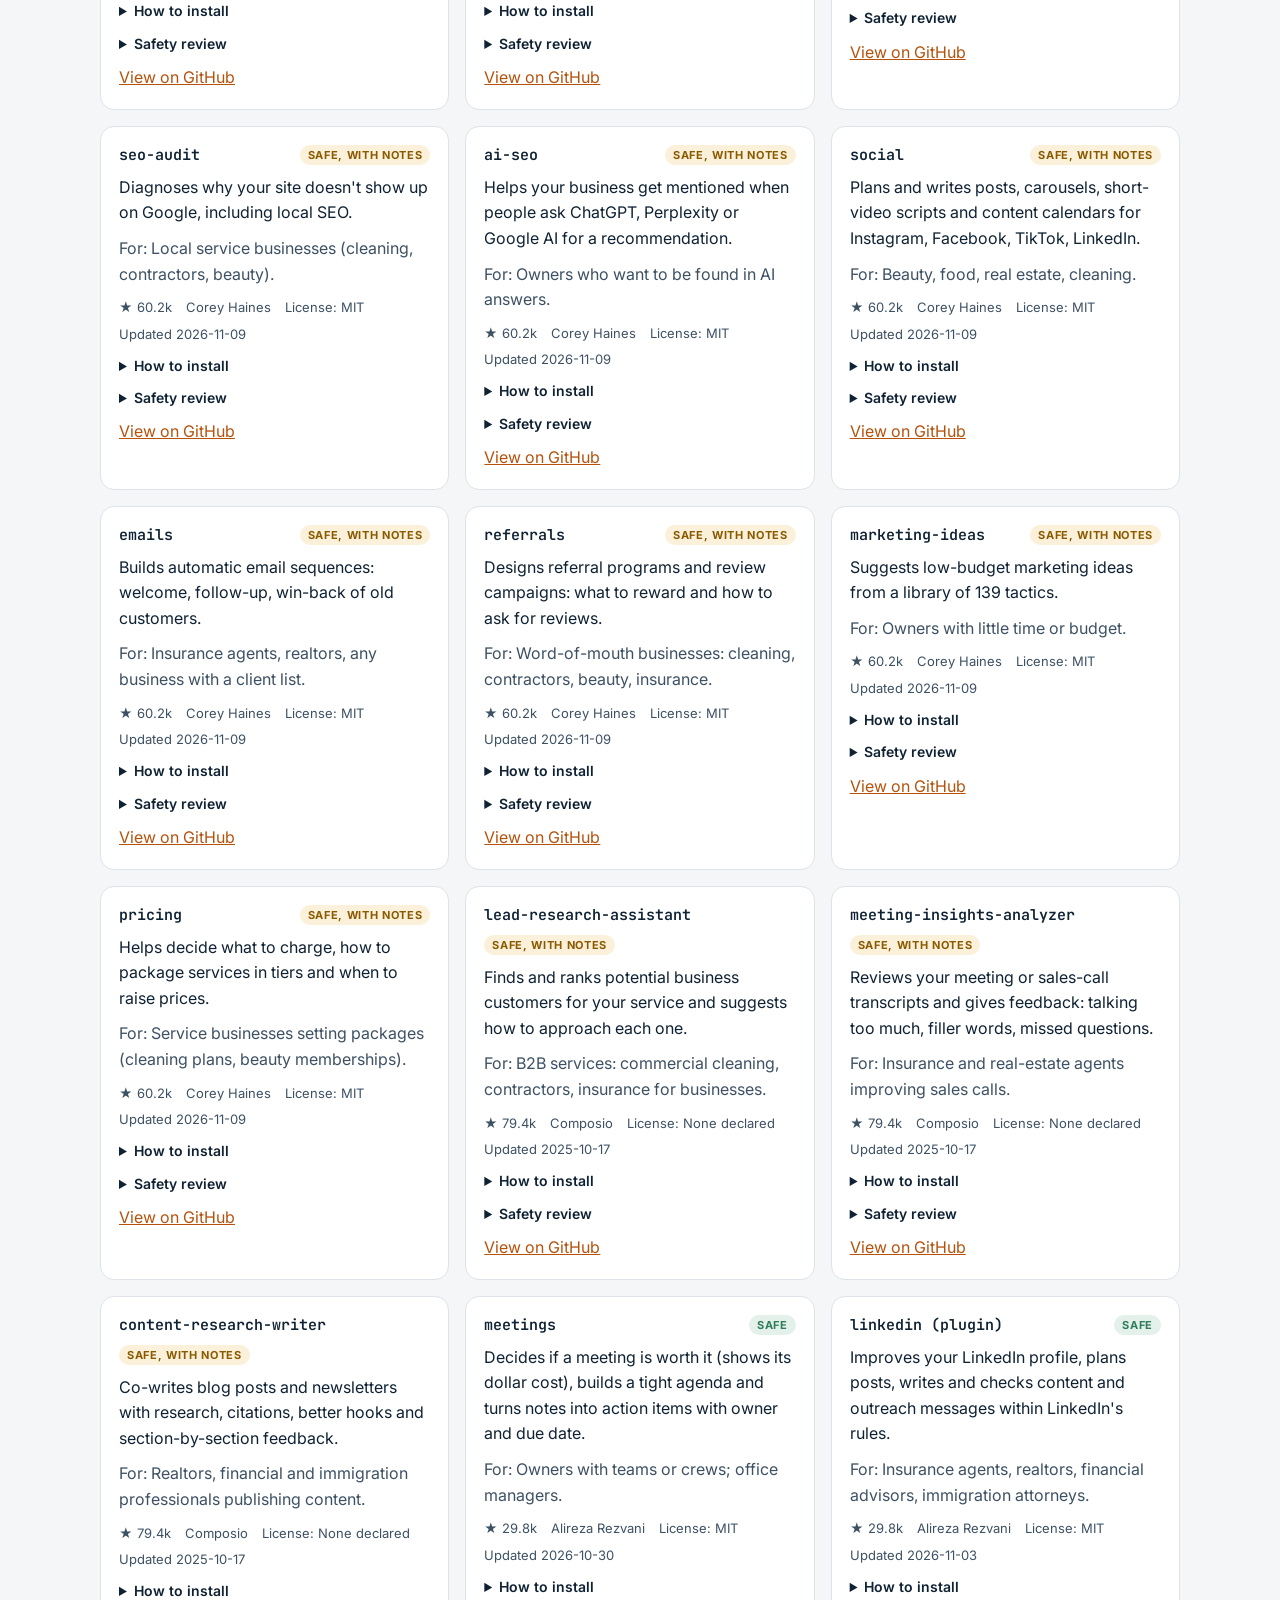
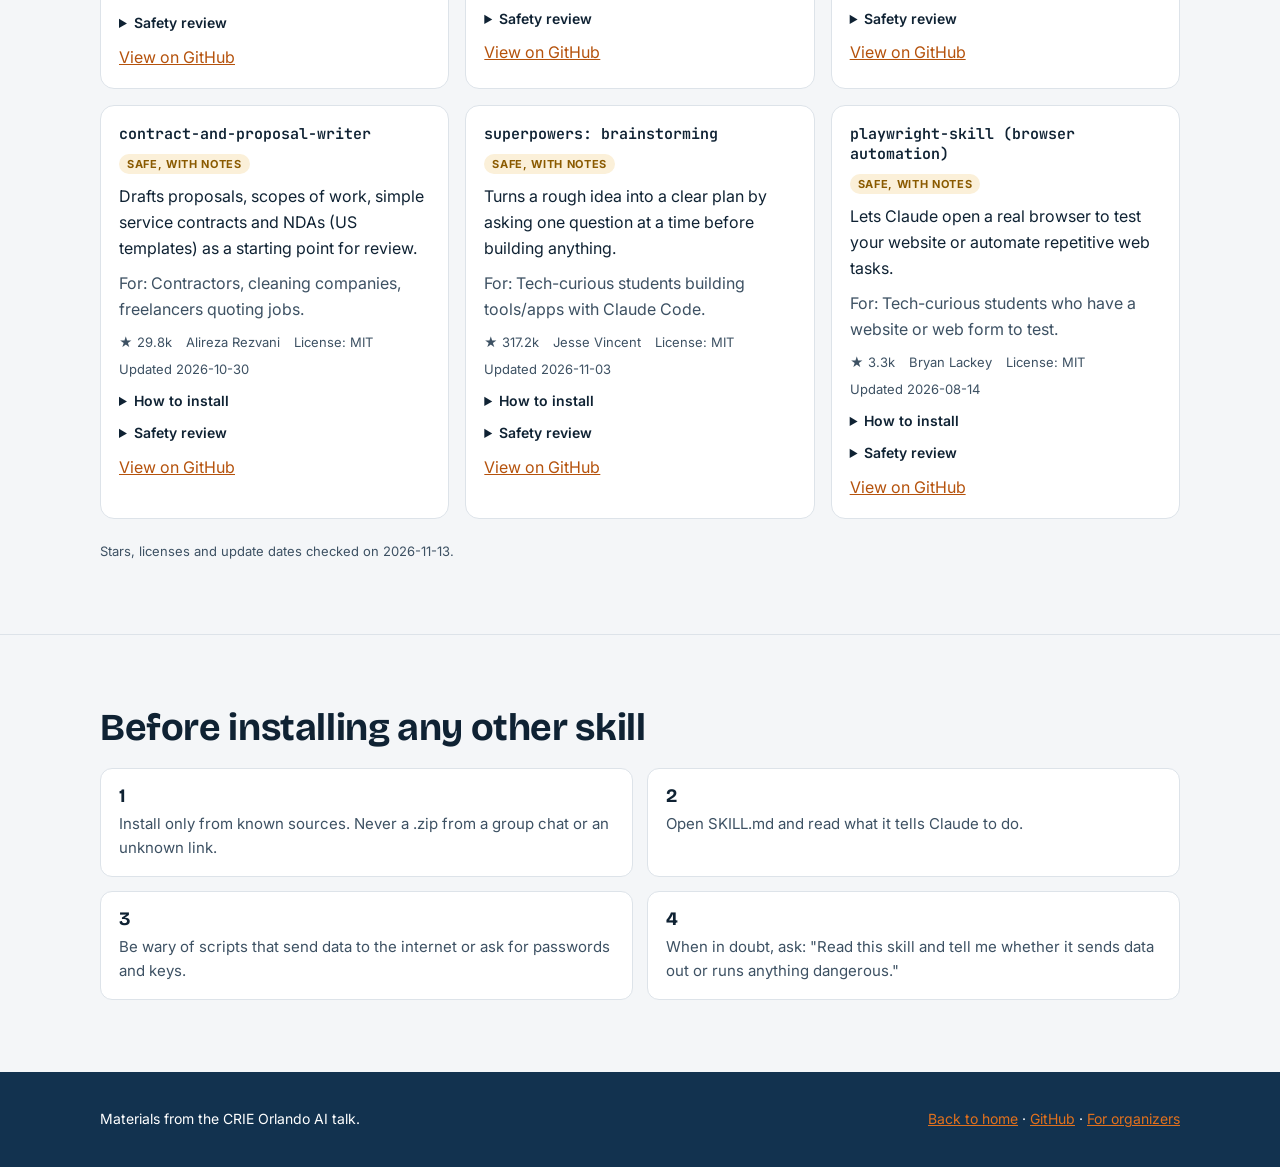
==== commit 57866eb6: "Add organizers page with curated skills; link it from the site Co-Authored-By: Claude Opus 5.5 <nore" ====
--- a/docs/catalogo.html
+++ b/docs/catalogo.html
@@ -73,7 +73,7 @@
 <footer>
   <div class="wrap">
     <span><span lang="pt">Material da palestra de IA do CRIE Orlando.</span><span lang="en">Materials from the CRIE Orlando AI talk.</span></span>
-    <span><a href="./"><span lang="pt">Voltar ao início</span><span lang="en">Back to home</span></a> · <a href="https://github.com/ciceroaferreira/CRIE-AI-SKILLS">GitHub</a></span>
+    <span><a href="./"><span lang="pt">Voltar ao início</span><span lang="en">Back to home</span></a> · <a href="https://github.com/ciceroaferreira/CRIE-AI-SKILLS">GitHub</a> · <a href="organizacao.html"><span lang="pt">Para a organização</span><span lang="en">For organizers</span></a></span>
   </div>
 </footer>
 
